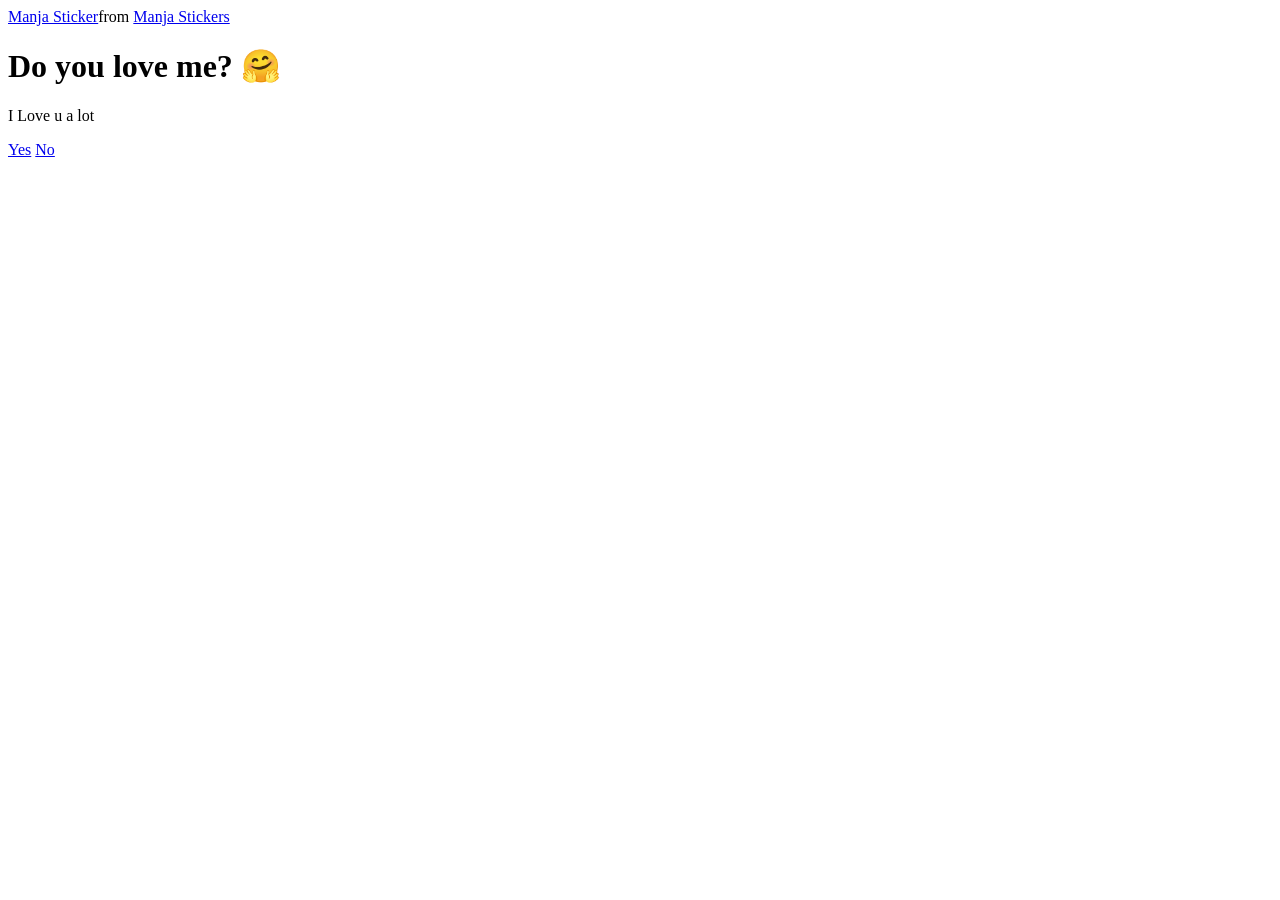
==== index.html @ e9058bfb "initial commit with vercel config" ====
<!DOCTYPE html>
<html lang="en">

<head>
  <meta charset="UTF-8" />
  <meta name="viewport" content="width=device-width, initial-scale=1.0" />
  <title>Proposed Her</title>

  <link rel="stylesheet" href="./style.css" />
</head>

<body>
  <div class="container">
    <div class="tenor-gif-embed" data-postid="22885016" data-share-method="host" data-aspect-ratio="1.04918"
      data-width="100%">
      <a href="https://tenor.com/view/manja-gif-22885016">Manja Sticker</a>from
      <a href="https://tenor.com/search/manja-stickers">Manja Stickers</a>
    </div>
    
    <script type="text/javascript" async src="https://tenor.com/embed.js"></script>
    <h1>Do you love me? 🤗</h1>
    <p>I Love u a lot </p>

    <div class="btn">
      <a href="yes.html">Yes</a>
      <a href="no1.html">No</a>
    </div>
  </div>
</body>

</html>
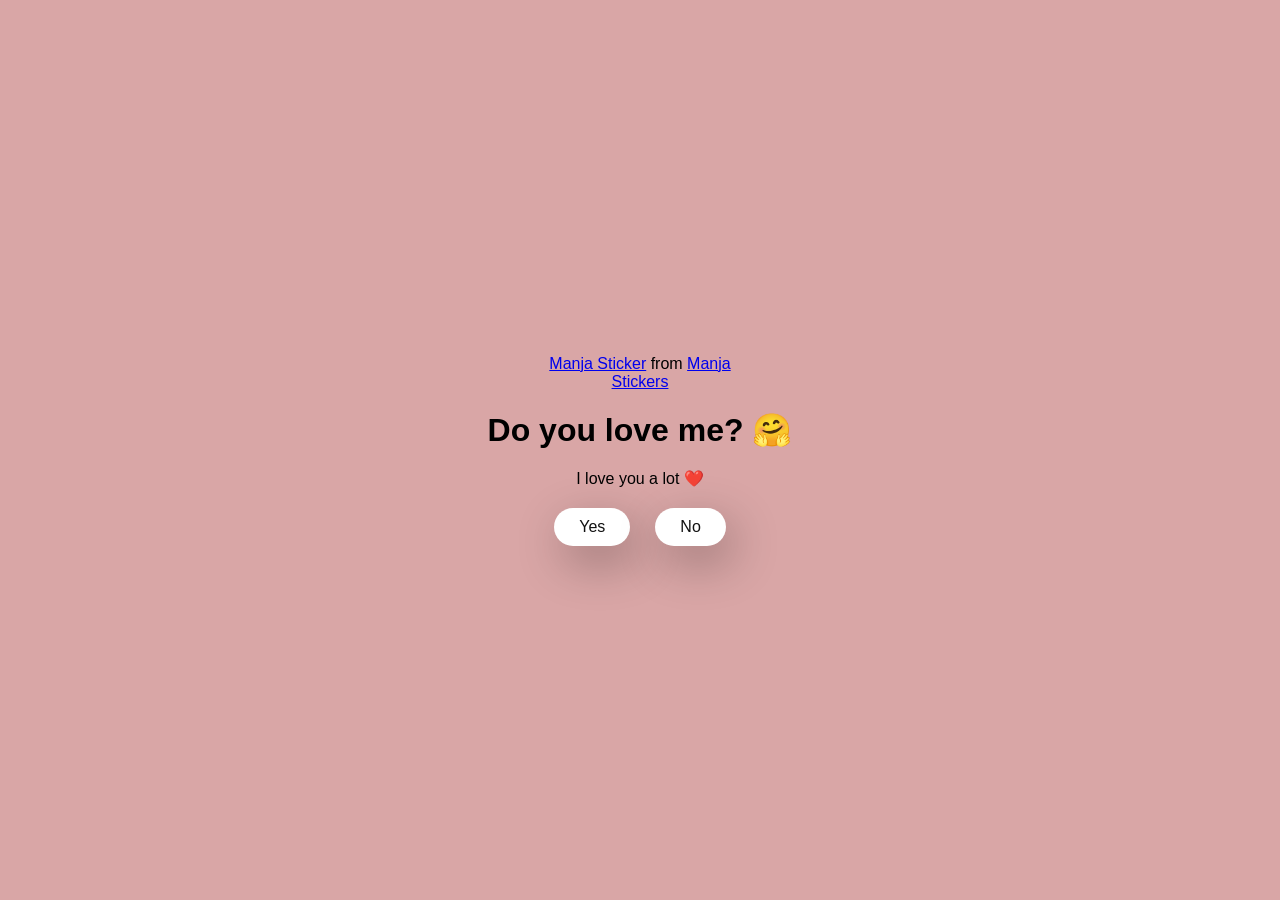
==== commit c8a171fe: "Fix paths, JS safety, and Vercel deployment issues" ====
--- a/index.html
+++ b/index.html
@@ -1,31 +1,40 @@
 <!DOCTYPE html>
 <html lang="en">
-
 <head>
   <meta charset="UTF-8" />
   <meta name="viewport" content="width=device-width, initial-scale=1.0" />
   <title>Proposed Her</title>
 
-  <link rel="stylesheet" href="./style.css" />
+  <!-- CSS -->
+  <link rel="stylesheet" href="style.css" />
 </head>
 
 <body>
   <div class="container">
-    <div class="tenor-gif-embed" data-postid="22885016" data-share-method="host" data-aspect-ratio="1.04918"
-      data-width="100%">
-      <a href="https://tenor.com/view/manja-gif-22885016">Manja Sticker</a>from
-      <a href="https://tenor.com/search/manja-stickers">Manja Stickers</a>
+    <div
+      class="tenor-gif-embed"
+      data-postid="22885016"
+      data-share-method="host"
+      data-aspect-ratio="1.04918"
+      data-width="100%"
+    >
+      <a href="https://tenor.com/view/manja-gif-22885016">Manja Sticker</a>
+      from <a href="https://tenor.com/search/manja-stickers">Manja Stickers</a>
     </div>
-    
-    <script type="text/javascript" async src="https://tenor.com/embed.js"></script>
+
     <h1>Do you love me? 🤗</h1>
-    <p>I Love u a lot </p>
+    <p>I love you a lot ❤️</p>
 
     <div class="btn">
       <a href="yes.html">Yes</a>
       <a href="no1.html">No</a>
     </div>
   </div>
+
+  <!-- Tenor script -->
+  <script async src="https://tenor.com/embed.js"></script>
+
+  <!-- Your JS (if you have one) -->
+  <script src="script.js"></script>
 </body>
-
-</html>+</html>
--- a/style.css
+++ b/style.css
@@ -0,0 +1,52 @@
+* {
+  margin: 0;
+  padding: 0;
+  box-sizing: border-box;
+  font-family: sans-serif;
+}
+
+body {
+  width: 100%;
+  min-height: 100vh;
+  display: flex;
+  justify-content: center;
+  align-items: center;
+  background-color: #d9a6a6;
+  overflow: hidden; /* prevents button from causing scroll */
+}
+
+.container {
+  display: flex;
+  flex-direction: column;
+  text-align: center;
+  align-items: center;
+  gap: 20px;
+  max-width: 500px;
+  margin: 20px;
+}
+
+.container .tenor-gif-embed {
+  max-width: 200px;
+}
+
+.container .btn {
+  display: flex;
+  gap: 25px;
+  position: relative; /* important for moving button */
+}
+
+.btn a {
+  text-decoration: none;
+  color: #111;
+  background: #fff;
+  padding: 10px 25px;
+  border-radius: 66px;
+  box-shadow: 0.5rem 1rem 3rem hsl(0, 0%, 0%, 0.3);
+  cursor: pointer;
+}
+
+/* 👿 Runaway button */
+#move-random {
+  position: absolute;
+  transition: top 0.25s ease, left 0.25s ease;
+}
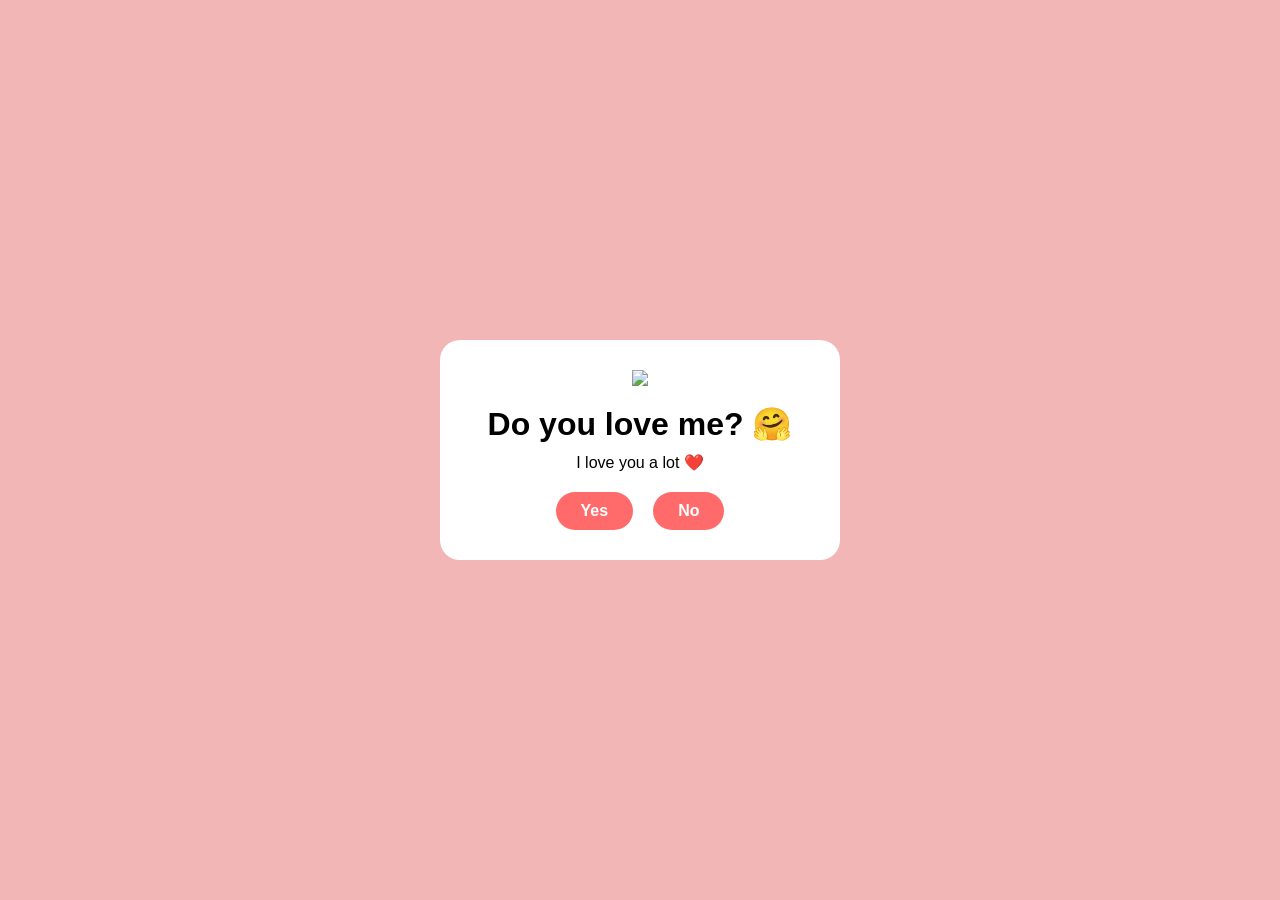
==== commit 72214aa1: "chatgpt changes" ====
--- a/index.html
+++ b/index.html
@@ -3,24 +3,13 @@
 <head>
   <meta charset="UTF-8" />
   <meta name="viewport" content="width=device-width, initial-scale=1.0" />
-  <title>Proposed Her</title>
-
-  <!-- CSS -->
+  <title>Do You Love Me</title>
   <link rel="stylesheet" href="style.css" />
 </head>
+<body>
 
-<body>
   <div class="container">
-    <div
-      class="tenor-gif-embed"
-      data-postid="22885016"
-      data-share-method="host"
-      data-aspect-ratio="1.04918"
-      data-width="100%"
-    >
-      <a href="https://tenor.com/view/manja-gif-22885016">Manja Sticker</a>
-      from <a href="https://tenor.com/search/manja-stickers">Manja Stickers</a>
-    </div>
+    <img src="https://media.tenor.com/Z8ezUHZzcLoAAAAi/love.gif" class="gif" />
 
     <h1>Do you love me? 🤗</h1>
     <p>I love you a lot ❤️</p>
@@ -31,10 +20,5 @@
     </div>
   </div>
 
-  <!-- Tenor script -->
-  <script async src="https://tenor.com/embed.js"></script>
-
-  <!-- Your JS (if you have one) -->
-  <script src="script.js"></script>
 </body>
 </html>
--- a/style.css
+++ b/style.css
@@ -7,46 +7,48 @@
 
 body {
   width: 100%;
-  min-height: 100vh;
+  height: 100vh;
+  background-color: #f3b6b6;
   display: flex;
   justify-content: center;
   align-items: center;
-  background-color: #d9a6a6;
-  overflow: hidden; /* prevents button from causing scroll */
 }
 
 .container {
-  display: flex;
-  flex-direction: column;
+  background: #fff;
+  padding: 30px;
+  border-radius: 20px;
   text-align: center;
-  align-items: center;
-  gap: 20px;
-  max-width: 500px;
-  margin: 20px;
+  width: 90%;
+  max-width: 400px;
 }
 
-.container .tenor-gif-embed {
-  max-width: 200px;
+.gif {
+  width: 180px;
+  height: auto;
+  margin-bottom: 15px;
 }
 
-.container .btn {
+h1 {
+  margin-bottom: 10px;
+}
+
+p {
+  margin-bottom: 20px;
+}
+
+.btn {
+  position: relative;
   display: flex;
-  gap: 25px;
-  position: relative; /* important for moving button */
+  justify-content: center;
+  gap: 20px;
 }
 
 .btn a {
   text-decoration: none;
-  color: #111;
-  background: #fff;
   padding: 10px 25px;
-  border-radius: 66px;
-  box-shadow: 0.5rem 1rem 3rem hsl(0, 0%, 0%, 0.3);
-  cursor: pointer;
+  background: #ff6b6b;
+  color: #fff;
+  border-radius: 25px;
+  font-weight: bold;
 }
-
-/* 👿 Runaway button */
-#move-random {
-  position: absolute;
-  transition: top 0.25s ease, left 0.25s ease;
-}
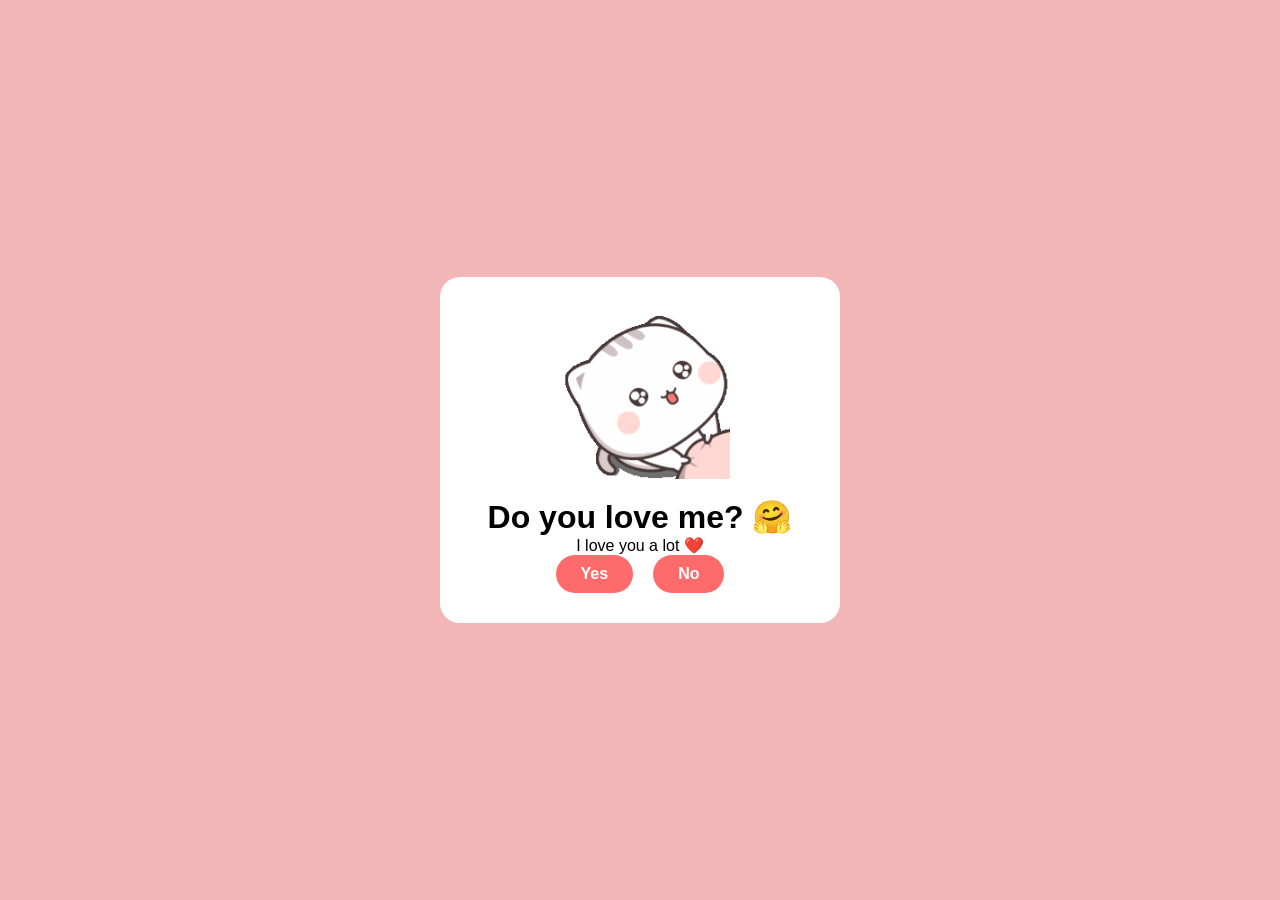
==== commit ed016e84: "Update HTML files, styles, and add GIFS directory" ====
--- a/index.html
+++ b/index.html
@@ -9,7 +9,7 @@
 <body>
 
   <div class="container">
-    <img src="https://media.tenor.com/Z8ezUHZzcLoAAAAi/love.gif" class="gif" />
+    <img src="GIFS/1.gif" class="gif" alt="love">
 
     <h1>Do you love me? 🤗</h1>
     <p>I love you a lot ❤️</p>
--- a/style.css
+++ b/style.css
@@ -25,16 +25,9 @@
 
 .gif {
   width: 180px;
+  max-width: 100%;
   height: auto;
   margin-bottom: 15px;
-}
-
-h1 {
-  margin-bottom: 10px;
-}
-
-p {
-  margin-bottom: 20px;
 }
 
 .btn {
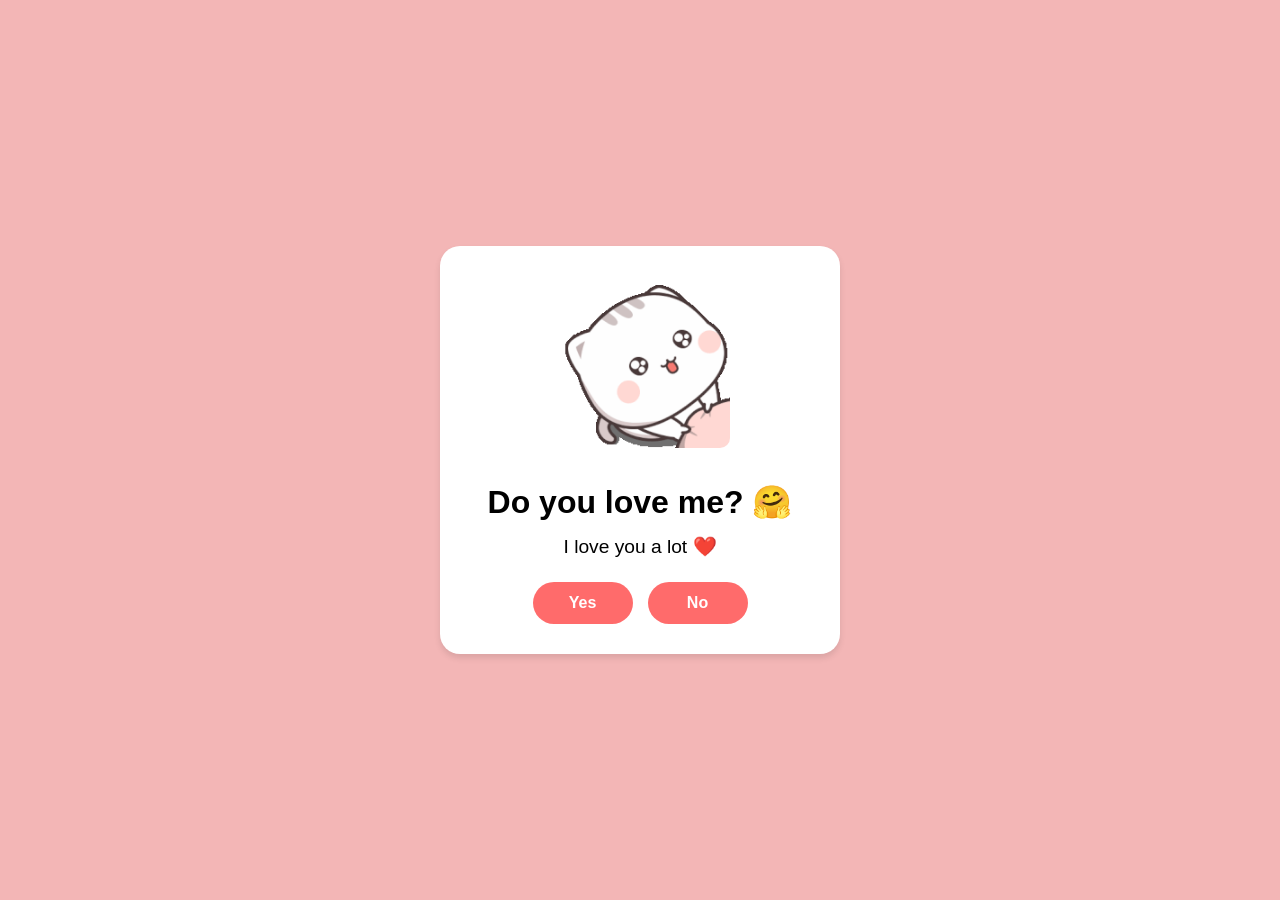
==== commit 1e58d867: "Optimize for mobile display: Add responsive design, touch support, and mobile-friendly meta tags" ====
--- a/index.html
+++ b/index.html
@@ -2,7 +2,11 @@
 <html lang="en">
 <head>
   <meta charset="UTF-8" />
-  <meta name="viewport" content="width=device-width, initial-scale=1.0" />
+  <meta name="viewport" content="width=device-width, initial-scale=1.0, maximum-scale=5.0, user-scalable=yes" />
+  <meta name="theme-color" content="#f3b6b6" />
+  <meta name="mobile-web-app-capable" content="yes" />
+  <meta name="apple-mobile-web-app-capable" content="yes" />
+  <meta name="apple-mobile-web-app-status-bar-style" content="default" />
   <title>Do You Love Me</title>
   <link rel="stylesheet" href="style.css" />
 </head>
--- a/style.css
+++ b/style.css
@@ -7,20 +7,34 @@
 
 body {
   width: 100%;
-  height: 100vh;
+  min-height: 100vh;
   background-color: #f3b6b6;
   display: flex;
   justify-content: center;
   align-items: center;
+  padding: 15px;
 }
 
 .container {
   background: #fff;
-  padding: 30px;
+  padding: 30px 20px;
   border-radius: 20px;
   text-align: center;
-  width: 90%;
+  width: 100%;
   max-width: 400px;
+  box-shadow: 0 4px 6px rgba(0, 0, 0, 0.1);
+}
+
+h1 {
+  font-size: clamp(1.5rem, 5vw, 2rem);
+  margin: 15px 0 10px;
+  line-height: 1.3;
+}
+
+p {
+  font-size: clamp(1rem, 3.5vw, 1.2rem);
+  margin-bottom: 20px;
+  line-height: 1.5;
 }
 
 .gif {
@@ -28,20 +42,133 @@
   max-width: 100%;
   height: auto;
   margin-bottom: 15px;
+  border-radius: 10px;
 }
 
 .btn {
   position: relative;
   display: flex;
   justify-content: center;
-  gap: 20px;
+  gap: 15px;
+  flex-wrap: wrap;
+  margin-top: 20px;
 }
 
 .btn a {
   text-decoration: none;
-  padding: 10px 25px;
+  padding: 12px 30px;
   background: #ff6b6b;
   color: #fff;
   border-radius: 25px;
   font-weight: bold;
+  font-size: clamp(0.9rem, 3vw, 1rem);
+  transition: all 0.3s ease;
+  min-width: 100px;
+  touch-action: manipulation;
+  -webkit-tap-highlight-color: transparent;
 }
+
+.btn a:hover,
+.btn a:active {
+  background: #ff5252;
+  transform: scale(1.05);
+}
+
+/* Mobile Optimization */
+@media screen and (max-width: 480px) {
+  body {
+    padding: 10px;
+  }
+  
+  .container {
+    padding: 25px 15px;
+    border-radius: 15px;
+  }
+  
+  .gif {
+    width: 150px;
+    margin-bottom: 12px;
+  }
+  
+  h1 {
+    font-size: 1.5rem;
+    margin: 12px 0 8px;
+  }
+  
+  p {
+    font-size: 1rem;
+    margin-bottom: 15px;
+  }
+  
+  .btn {
+    gap: 12px;
+    margin-top: 15px;
+  }
+  
+  .btn a {
+    padding: 10px 25px;
+    font-size: 0.95rem;
+    min-width: 90px;
+  }
+}
+
+/* Extra small devices */
+@media screen and (max-width: 375px) {
+  .container {
+    padding: 20px 12px;
+  }
+  
+  .gif {
+    width: 130px;
+  }
+  
+  h1 {
+    font-size: 1.3rem;
+  }
+  
+  p {
+    font-size: 0.95rem;
+  }
+  
+  .btn {
+    gap: 10px;
+  }
+  
+  .btn a {
+    padding: 10px 20px;
+    font-size: 0.9rem;
+    min-width: 80px;
+  }
+}
+
+/* Landscape orientation on mobile */
+@media screen and (max-height: 600px) and (orientation: landscape) {
+  body {
+    min-height: auto;
+    padding: 10px;
+  }
+  
+  .container {
+    padding: 15px;
+    max-width: 500px;
+  }
+  
+  .gif {
+    width: 100px;
+    margin-bottom: 8px;
+  }
+  
+  h1 {
+    font-size: 1.2rem;
+    margin: 8px 0;
+  }
+  
+  p {
+    font-size: 0.9rem;
+    margin-bottom: 10px;
+  }
+  
+  .btn {
+    margin-top: 10px;
+  }
+}
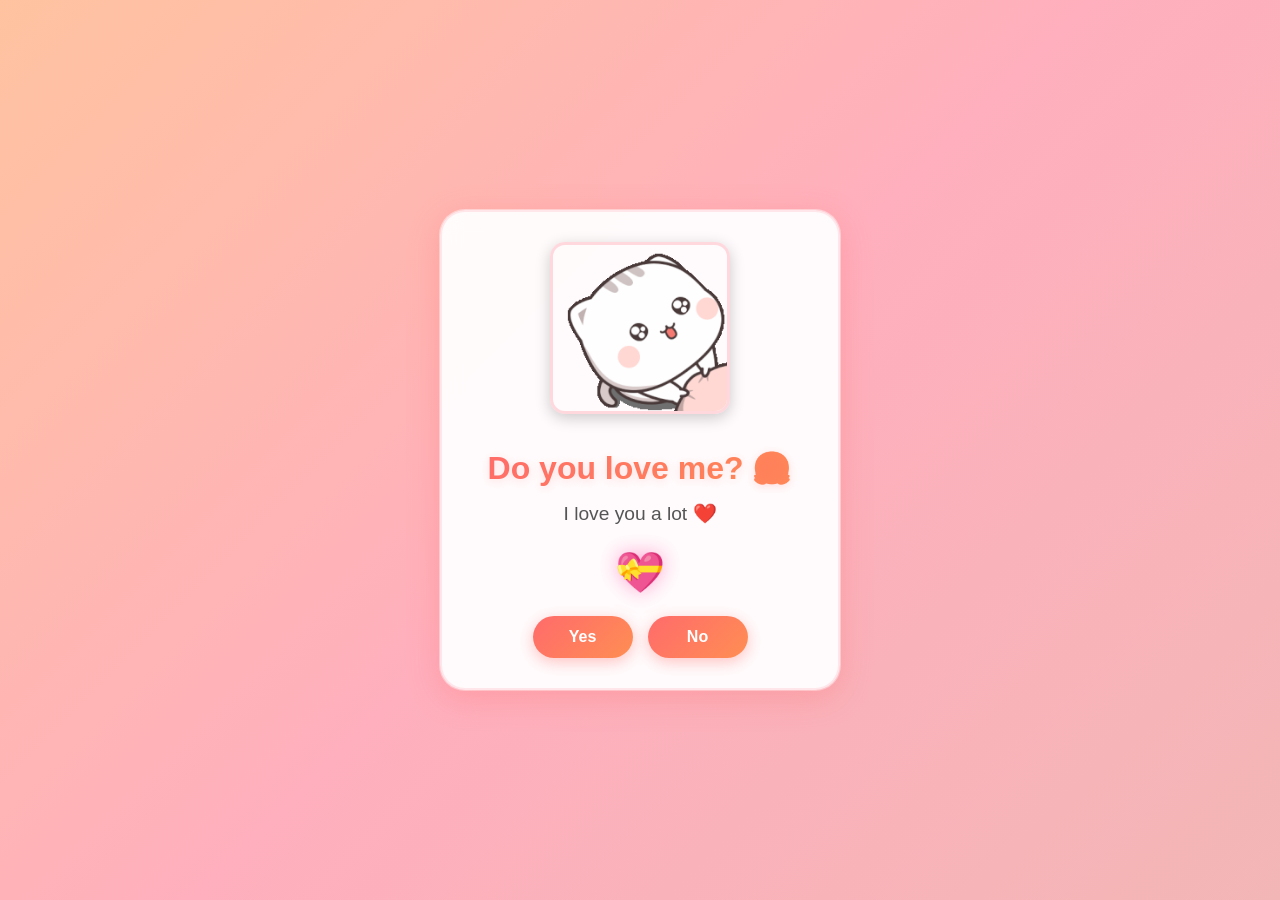
==== commit 43c4d68c: "Add beautiful Valentine's Day enhancements: heartbeat animations, romantic quotes, and enhanced visu" ====
--- a/index.html
+++ b/index.html
@@ -11,12 +11,43 @@
   <link rel="stylesheet" href="style.css" />
 </head>
 <body>
+  <!-- Falling Flowers -->
+  <div class="flowers-container">
+    <span class="flower">🌸</span>
+    <span class="flower">🌺</span>
+    <span class="flower">🌼</span>
+    <span class="flower">🌻</span>
+    <span class="flower">🌷</span>
+    <span class="flower">🌹</span>
+    <span class="flower">💐</span>
+    <span class="flower">🌸</span>
+    <span class="flower">🌺</span>
+    <span class="flower">🌼</span>
+    <span class="flower">🌻</span>
+    <span class="flower">🌷</span>
+    <span class="flower">💮</span>
+    <span class="flower">🏵️</span>
+    <span class="flower">🌸</span>
+  </div>
+  
+  <!-- Floating Hearts -->
+  <div class="hearts-container">
+    <span class="heart">💕</span>
+    <span class="heart">💖</span>
+    <span class="heart">💗</span>
+    <span class="heart">💝</span>
+    <span class="heart">💕</span>
+  </div>
 
   <div class="container">
     <img src="GIFS/1.gif" class="gif" alt="love">
 
     <h1>Do you love me? 🤗</h1>
     <p>I love you a lot ❤️</p>
+    
+    <div class="love-note">
+      <span class="heartbeat">💝</span>
+    </div>
 
     <div class="btn">
       <a href="yes.html">Yes</a>
@@ -24,5 +55,6 @@
     </div>
   </div>
 
+  <script src="script.js"></script>
 </body>
 </html>
--- a/style.css
+++ b/style.css
@@ -8,33 +8,214 @@
 body {
   width: 100%;
   min-height: 100vh;
-  background-color: #f3b6b6;
+  background: linear-gradient(135deg, #ffc3a0 0%, #ffafbd 50%, #f3b6b6 100%);
+  background-attachment: fixed;
   display: flex;
   justify-content: center;
   align-items: center;
   padding: 15px;
-}
+  overflow: hidden;
+  position: relative;
+}
+
+/* Falling Flowers Animation */
+.flowers-container {
+  position: fixed;
+  top: 0;
+  left: 0;
+  width: 100%;
+  height: 100%;
+  pointer-events: none;
+  z-index: 1;
+  overflow: hidden;
+}
+
+.flower {
+  position: absolute;
+  top: -50px;
+  font-size: 30px;
+  animation: fall linear infinite;
+  opacity: 0.8;
+}
+
+@keyframes fall {
+  to {
+    transform: translateY(100vh) rotate(360deg);
+  }
+}
+
+.flower:nth-child(1) { left: 5%; animation-duration: 8s; animation-delay: 0s; }
+.flower:nth-child(2) { left: 12%; animation-duration: 10s; animation-delay: 1s; }
+.flower:nth-child(3) { left: 20%; animation-duration: 7s; animation-delay: 2s; }
+.flower:nth-child(4) { left: 28%; animation-duration: 9s; animation-delay: 0.5s; }
+.flower:nth-child(5) { left: 35%; animation-duration: 11s; animation-delay: 1.5s; }
+.flower:nth-child(6) { left: 43%; animation-duration: 8.5s; animation-delay: 2.5s; }
+.flower:nth-child(7) { left: 50%; animation-duration: 9.5s; animation-delay: 0.8s; }
+.flower:nth-child(8) { left: 58%; animation-duration: 7.5s; animation-delay: 1.8s; }
+.flower:nth-child(9) { left: 65%; animation-duration: 10.5s; animation-delay: 0.3s; }
+.flower:nth-child(10) { left: 72%; animation-duration: 8.8s; animation-delay: 2.2s; }
+.flower:nth-child(11) { left: 78%; animation-duration: 9.2s; animation-delay: 1.2s; }
+.flower:nth-child(12) { left: 85%; animation-duration: 7.8s; animation-delay: 0.6s; }
+.flower:nth-child(13) { left: 90%; animation-duration: 10.2s; animation-delay: 1.7s; }
+.flower:nth-child(14) { left: 95%; animation-duration: 8.3s; animation-delay: 2.8s; }
+.flower:nth-child(15) { left: 15%; animation-duration: 9.7s; animation-delay: 0.4s; }
+
+/* Floating Hearts */
+.hearts-container {
+  position: fixed;
+  bottom: 0;
+  left: 0;
+  width: 100%;
+  height: 100%;
+  pointer-events: none;
+  z-index: 1;
+  overflow: hidden;
+}
+
+.heart {
+  position: absolute;
+  bottom: -50px;
+  font-size: 25px;
+  animation: float-up 12s ease-in infinite;
+  opacity: 0.7;
+}
+
+@keyframes float-up {
+  0% {
+    transform: translateY(0) rotate(0deg);
+    opacity: 0;
+  }
+  10% {
+    opacity: 0.7;
+  }
+  90% {
+    opacity: 0.7;
+  }
+  100% {
+    transform: translateY(-100vh) rotate(180deg);
+    opacity: 0;
+  }
+}
+
+.heart:nth-child(1) { left: 15%; animation-delay: 0s; animation-duration: 10s; }
+.heart:nth-child(2) { left: 35%; animation-delay: 2s; animation-duration: 12s; }
+.heart:nth-child(3) { left: 55%; animation-delay: 4s; animation-duration: 11s; }
+.heart:nth-child(4) { left: 75%; animation-delay: 1s; animation-duration: 13s; }
+.heart:nth-child(5) { left: 88%; animation-delay: 3s; animation-duration: 10.5s; }
+
+/* Sparkles for Yes Page */
+.sparkles-container {
+  position: fixed;
+  top: 0;
+  left: 0;
+  width: 100%;
+  height: 100%;
+  pointer-events: none;
+  z-index: 2;
+  overflow: hidden;
+}
+
+.sparkle {
+  position: absolute;
+  font-size: 35px;
+  animation: sparkle-twinkle 2s ease-in-out infinite;
+}
+
+@keyframes sparkle-twinkle {
+  0%, 100% { opacity: 0; transform: scale(0.5) rotate(0deg); }
+  50% { opacity: 1; transform: scale(1.2) rotate(180deg); }
+}
+
+.sparkle:nth-child(1) { top: 15%; left: 10%; animation-delay: 0s; }
+.sparkle:nth-child(2) { top: 25%; right: 15%; animation-delay: 0.5s; }
+.sparkle:nth-child(3) { bottom: 30%; left: 20%; animation-delay: 1s; }
+.sparkle:nth-child(4) { top: 60%; right: 25%; animation-delay: 0.3s; }
+.sparkle:nth-child(5) { bottom: 20%; right: 10%; animation-delay: 0.7s; }
+.sparkle:nth-child(6) { top: 40%; left: 15%; animation-delay: 1.2s; }
+
+/* More flowers for celebration */
+.flowers-container.celebrate .flower:nth-child(n+16) {
+  animation-duration: 6s;
+  font-size: 35px;
+}
+.celebrate .flower:nth-child(16) { left: 8%; animation-delay: 0.2s; }
+.celebrate .flower:nth-child(17) { left: 45%; animation-delay: 1.3s; }
+.celebrate .flower:nth-child(18) { left: 68%; animation-delay: 0.9s; }
+.celebrate .flower:nth-child(19) { left: 82%; animation-delay: 1.6s; }
+.celebrate .flower:nth-child(20) { left: 25%; animation-delay: 2.1s; }
+
+/* More hearts for celebration */
+.hearts-container.celebrate .heart:nth-child(n+6) {
+  animation-duration: 9s;
+  font-size: 30px;
+}
+.celebrate .heart:nth-child(6) { left: 25%; animation-delay: 1.5s; }
+.celebrate .heart:nth-child(7) { left: 60%; animation-delay: 2.5s; }
+.celebrate .heart:nth-child(8) { left: 45%; animation-delay: 0.8s; }
 
 .container {
-  background: #fff;
+  background: rgba(255, 255, 255, 0.95);
+  backdrop-filter: blur(10px);
   padding: 30px 20px;
-  border-radius: 20px;
+  border-radius: 25px;
   text-align: center;
   width: 100%;
   max-width: 400px;
-  box-shadow: 0 4px 6px rgba(0, 0, 0, 0.1);
+  box-shadow: 0 8px 32px rgba(255, 107, 107, 0.3), 0 0 0 1px rgba(255, 255, 255, 0.5);
+  position: relative;
+  z-index: 10;
+  animation: slide-up 0.6s ease-out;
+  border: 2px solid rgba(255, 182, 193, 0.3);
+}
+
+@keyframes slide-up {
+  from {
+    opacity: 0;
+    transform: translateY(30px);
+  }
+  to {
+    opacity: 1;
+    transform: translateY(0);
+  }
+}
+
+.container.celebrate-box {
+  background: linear-gradient(135deg, rgba(255, 240, 245, 0.98) 0%, rgba(255, 255, 255, 0.98) 100%);
+  box-shadow: 0 8px 40px rgba(255, 107, 107, 0.5), 0 0 60px rgba(255, 182, 193, 0.3);
+  animation: celebrate-pulse 2s ease-in-out infinite, slide-up 0.6s ease-out;
+  border: 3px solid rgba(255, 105, 180, 0.4);
+}
+
+@keyframes celebrate-pulse {
+  0%, 100% { transform: scale(1); }
+  50% { transform: scale(1.02); }
 }
 
 h1 {
   font-size: clamp(1.5rem, 5vw, 2rem);
   margin: 15px 0 10px;
   line-height: 1.3;
+  background: linear-gradient(135deg, #ff6b6b, #ff8e53, #ff6b6b);
+  background-size: 200% 200%;
+  -webkit-background-clip: text;
+  -webkit-text-fill-color: transparent;
+  background-clip: text;
+  animation: gradient-shift 3s ease infinite;
+  font-weight: 800;
+  text-shadow: 0 2px 10px rgba(255, 107, 107, 0.2);
+}
+
+@keyframes gradient-shift {
+  0%, 100% { background-position: 0% 50%; }
+  50% { background-position: 100% 50%; }
 }
 
 p {
   font-size: clamp(1rem, 3.5vw, 1.2rem);
   margin-bottom: 20px;
   line-height: 1.5;
+  color: #555;
+  font-weight: 500;
 }
 
 .gif {
@@ -42,7 +223,14 @@
   max-width: 100%;
   height: auto;
   margin-bottom: 15px;
-  border-radius: 10px;
+  border-radius: 15px;
+  box-shadow: 0 4px 15px rgba(0, 0, 0, 0.2);
+  transition: transform 0.3s ease;
+  border: 3px solid rgba(255, 182, 193, 0.5);
+}
+
+.gif:hover {
+  transform: scale(1.05) rotate(2deg);
 }
 
 .btn {
@@ -57,21 +245,105 @@
 .btn a {
   text-decoration: none;
   padding: 12px 30px;
-  background: #ff6b6b;
+  background: linear-gradient(135deg, #ff6b6b, #ff8e53);
   color: #fff;
-  border-radius: 25px;
+  border-radius: 30px;
   font-weight: bold;
   font-size: clamp(0.9rem, 3vw, 1rem);
   transition: all 0.3s ease;
   min-width: 100px;
   touch-action: manipulation;
   -webkit-tap-highlight-color: transparent;
+  box-shadow: 0 4px 15px rgba(255, 107, 107, 0.4);
+  position: relative;
+  overflow: hidden;
+}
+
+.btn a::before {
+  content: '';
+  position: absolute;
+  top: 0;
+  left: -100%;
+  width: 100%;
+  height: 100%;
+  background: linear-gradient(90deg, transparent, rgba(255, 255, 255, 0.3), transparent);
+  transition: left 0.5s ease;
+}
+
+.btn a:hover::before {
+  left: 100%;
 }
 
 .btn a:hover,
 .btn a:active {
-  background: #ff5252;
-  transform: scale(1.05);
+  background: linear-gradient(135deg, #ff5252, #ff7043);
+  transform: translateY(-3px) scale(1.05);
+  box-shadow: 0 6px 20px rgba(255, 107, 107, 0.6);
+}
+
+.btn a:active {
+  transform: translateY(-1px) scale(1.02);
+}
+
+/* Love Message Styling */
+.love-message {
+  margin-top: 25px;
+  padding: 20px;
+  background: linear-gradient(135deg, rgba(255, 182, 193, 0.2), rgba(255, 240, 245, 0.3));
+  border-radius: 15px;
+  border: 2px dashed rgba(255, 105, 180, 0.3);
+  animation: message-glow 3s ease-in-out infinite;
+}
+
+@keyframes message-glow {
+  0%, 100% { 
+    box-shadow: 0 0 10px rgba(255, 105, 180, 0.2);
+  }
+  50% { 
+    box-shadow: 0 0 20px rgba(255, 105, 180, 0.4), 0 0 30px rgba(255, 182, 193, 0.3);
+  }
+}
+
+.quote {
+  font-size: clamp(0.95rem, 3vw, 1.1rem);
+  font-style: italic;
+  color: #d63384;
+  margin-bottom: 10px;
+  line-height: 1.6;
+  font-weight: 600;
+}
+
+.signed {
+  font-size: clamp(0.85rem, 2.5vw, 1rem);
+  color: #ff6b6b;
+  font-weight: 700;
+  margin-top: 8px;
+  text-align: right;
+}
+
+/* Love Note with Heartbeat */
+.love-note {
+  margin: 15px 0;
+  text-align: center;
+}
+
+.heartbeat {
+  display: inline-block;
+  font-size: 40px;
+  animation: heartbeat 1.5s ease-in-out infinite;
+  filter: drop-shadow(0 0 10px rgba(255, 105, 180, 0.6));
+}
+
+@keyframes heartbeat {
+  0%, 100% { 
+    transform: scale(1);
+  }
+  10%, 30% { 
+    transform: scale(1.2);
+  }
+  20%, 40% { 
+    transform: scale(1.1);
+  }
 }
 
 /* Mobile Optimization */
@@ -80,6 +352,23 @@
     padding: 10px;
   }
   
+  /* Reduce flowers on mobile for performance */
+  .flower {
+    font-size: 25px;
+  }
+  
+  .flower:nth-child(n+11) {
+    display: none;
+  }
+  
+  .heart {
+    font-size: 20px;
+  }
+  
+  .sparkle {
+    font-size: 28px;
+  }
+  
   .container {
     padding: 25px 15px;
     border-radius: 15px;
@@ -98,6 +387,27 @@
   p {
     font-size: 1rem;
     margin-bottom: 15px;
+  }
+  
+  .love-note {
+    margin: 10px 0;
+  }
+  
+  .heartbeat {
+    font-size: 35px;
+  }
+  
+  .love-message {
+    margin-top: 20px;
+    padding: 15px;
+  }
+  
+  .quote {
+    font-size: 0.95rem;
+  }
+  
+  .signed {
+    font-size: 0.85rem;
   }
   
   .btn {
@@ -114,6 +424,14 @@
 
 /* Extra small devices */
 @media screen and (max-width: 375px) {
+  .flower {
+    font-size: 22px;
+  }
+  
+  .heart {
+    font-size: 18px;
+  }
+  
   .container {
     padding: 20px 12px;
   }
@@ -128,6 +446,22 @@
   
   p {
     font-size: 0.95rem;
+  }
+  
+  .heartbeat {
+    font-size: 30px;
+  }
+  
+  .love-message {
+    padding: 12px;
+  }
+  
+  .quote {
+    font-size: 0.9rem;
+  }
+  
+  .signed {
+    font-size: 0.8rem;
   }
   
   .btn {
@@ -148,6 +482,18 @@
     padding: 10px;
   }
   
+  .flower {
+    font-size: 20px;
+  }
+  
+  .heart {
+    font-size: 18px;
+  }
+  
+  .sparkle {
+    font-size: 25px;
+  }
+  
   .container {
     padding: 15px;
     max-width: 500px;
@@ -168,6 +514,27 @@
     margin-bottom: 10px;
   }
   
+  .love-note {
+    margin: 8px 0;
+  }
+  
+  .heartbeat {
+    font-size: 28px;
+  }
+  
+  .love-message {
+    margin-top: 12px;
+    padding: 10px;
+  }
+  
+  .quote {
+    font-size: 0.85rem;
+  }
+  
+  .signed {
+    font-size: 0.75rem;
+  }
+  
   .btn {
     margin-top: 10px;
   }
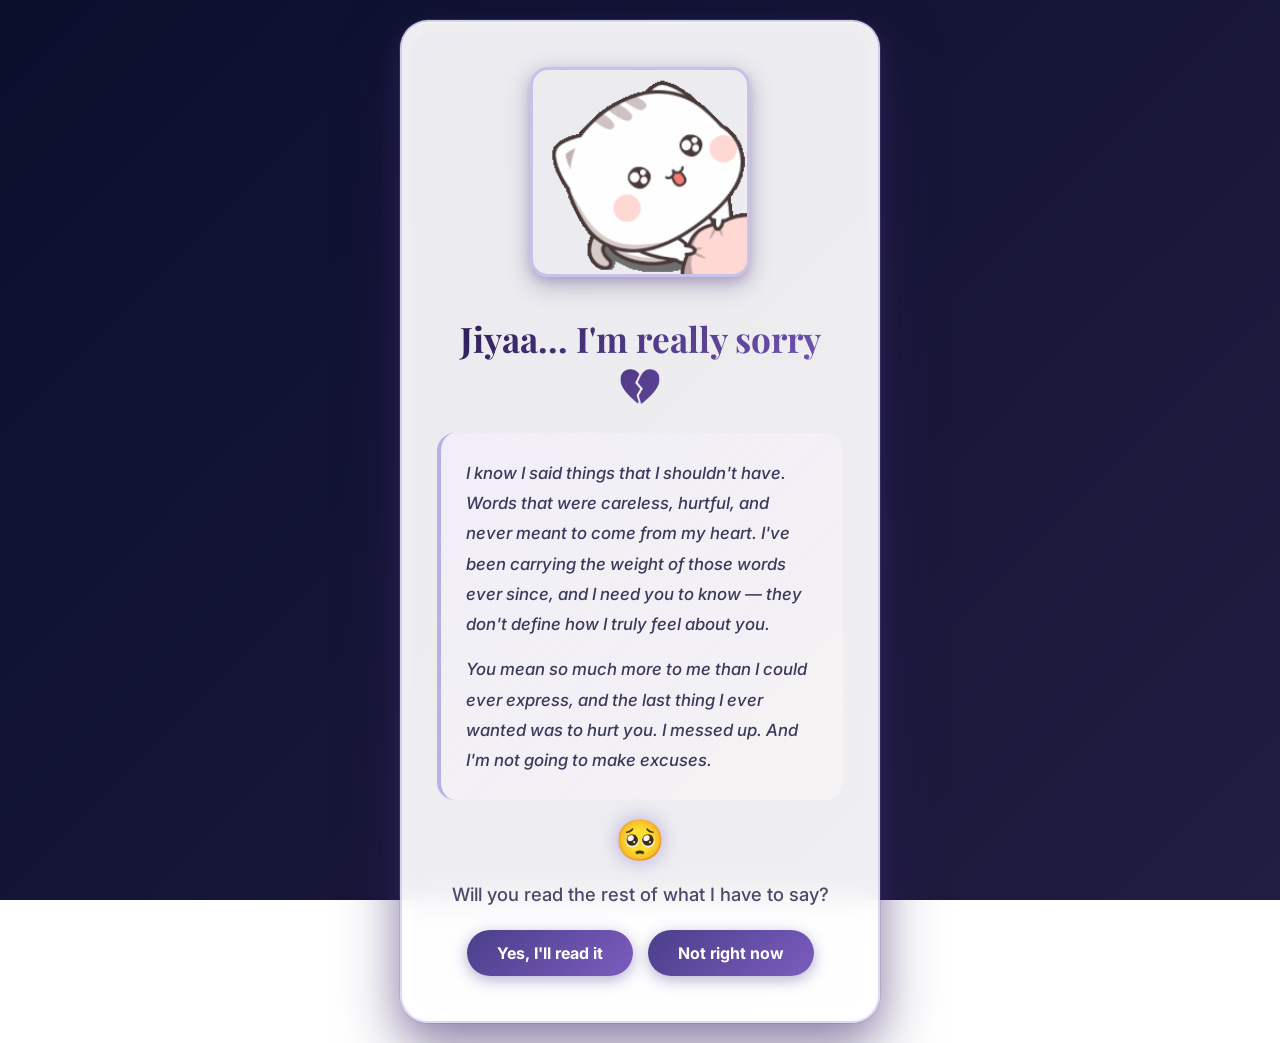
==== commit 40df3794: "Transform into heartfelt apology letter for Jiyaa - complete redesign" ====
--- a/index.html
+++ b/index.html
@@ -3,55 +3,66 @@
 <head>
   <meta charset="UTF-8" />
   <meta name="viewport" content="width=device-width, initial-scale=1.0, maximum-scale=5.0, user-scalable=yes" />
-  <meta name="theme-color" content="#f3b6b6" />
+  <meta name="theme-color" content="#2d2b55" />
+  <meta name="description" content="A heartfelt apology from Amit to Jiyaa" />
   <meta name="mobile-web-app-capable" content="yes" />
   <meta name="apple-mobile-web-app-capable" content="yes" />
   <meta name="apple-mobile-web-app-status-bar-style" content="default" />
-  <title>Do You Love Me</title>
+  <title>I'm Sorry, Jiyaa 💔</title>
   <link rel="stylesheet" href="style.css" />
 </head>
 <body>
-  <!-- Falling Flowers -->
-  <div class="flowers-container">
-    <span class="flower">🌸</span>
-    <span class="flower">🌺</span>
-    <span class="flower">🌼</span>
-    <span class="flower">🌻</span>
-    <span class="flower">🌷</span>
-    <span class="flower">🌹</span>
-    <span class="flower">💐</span>
-    <span class="flower">🌸</span>
-    <span class="flower">🌺</span>
-    <span class="flower">🌼</span>
-    <span class="flower">🌻</span>
-    <span class="flower">🌷</span>
-    <span class="flower">💮</span>
-    <span class="flower">🏵️</span>
-    <span class="flower">🌸</span>
+  <!-- Falling Raindrops -->
+  <div class="raindrops-container">
+    <span class="raindrop">💧</span>
+    <span class="raindrop">💧</span>
+    <span class="raindrop">💧</span>
+    <span class="raindrop">💧</span>
+    <span class="raindrop">💧</span>
+    <span class="raindrop">💧</span>
+    <span class="raindrop">💧</span>
+    <span class="raindrop">💧</span>
+    <span class="raindrop">💧</span>
+    <span class="raindrop">💧</span>
+    <span class="raindrop">💧</span>
+    <span class="raindrop">💧</span>
+    <span class="raindrop">💧</span>
+    <span class="raindrop">💧</span>
+    <span class="raindrop">💧</span>
   </div>
   
-  <!-- Floating Hearts -->
-  <div class="hearts-container">
-    <span class="heart">💕</span>
-    <span class="heart">💖</span>
-    <span class="heart">💗</span>
-    <span class="heart">💝</span>
-    <span class="heart">💕</span>
+  <!-- Soft Glowing Lights -->
+  <div class="softglow-container">
+    <span class="softglow">🕯️</span>
+    <span class="softglow">✨</span>
+    <span class="softglow">🕯️</span>
+    <span class="softglow">✨</span>
+    <span class="softglow">🕯️</span>
   </div>
 
   <div class="container">
-    <img src="GIFS/1.gif" class="gif" alt="love">
+    <img src="GIFS/1.gif" class="gif" alt="sorry">
 
-    <h1>Do you love me? 🤗</h1>
-    <p>I love you a lot ❤️</p>
+    <h1>Jiyaa... I'm really sorry 💔</h1>
+    
+    <div class="apology-letter">
+      <p class="letter-text fade-in-up">
+        I know I said things that I shouldn't have. Words that were careless, hurtful, and never meant to come from my heart. I've been carrying the weight of those words ever since, and I need you to know — they don't define how I truly feel about you.
+      </p>
+      <p class="letter-text fade-in-up">
+        You mean so much more to me than I could ever express, and the last thing I ever wanted was to hurt you. I messed up. And I'm not going to make excuses.
+      </p>
+    </div>
     
     <div class="love-note">
-      <span class="heartbeat">💝</span>
+      <span class="heartbeat">🥺</span>
     </div>
 
+    <p>Will you read the rest of what I have to say?</p>
+
     <div class="btn">
-      <a href="yes.html">Yes</a>
-      <a href="no1.html">No</a>
+      <a href="apology.html" id="read-more-btn">Yes, I'll read it</a>
+      <a href="no1.html">Not right now</a>
     </div>
   </div>
 
--- a/style.css
+++ b/style.css
@@ -1,25 +1,55 @@
+@import url('https://fonts.googleapis.com/css2?family=Inter:wght@400;500;600;700&family=Playfair+Display:ital,wght@0,600;0,700;1,600;1,700&display=swap');
+
+/* ==========================================================================
+   Base & Resets
+   ========================================================================== */
 * {
   margin: 0;
   padding: 0;
   box-sizing: border-box;
-  font-family: sans-serif;
 }
 
 body {
+  font-family: 'Inter', sans-serif;
   width: 100%;
   min-height: 100vh;
-  background: linear-gradient(135deg, #ffc3a0 0%, #ffafbd 50%, #f3b6b6 100%);
+  background: linear-gradient(135deg, #0a0f2c 0%, #1f1b40 30%, #362f59 60%, #56497a 100%);
   background-attachment: fixed;
+  background-size: 300% 300%;
+  color: #4a4a6a;
   display: flex;
   justify-content: center;
   align-items: center;
-  padding: 15px;
-  overflow: hidden;
+  padding: 20px;
+  overflow-x: hidden;
+  overflow-y: auto;
   position: relative;
-}
-
-/* Falling Flowers Animation */
-.flowers-container {
+  animation: bg-shift 20s ease infinite;
+}
+
+body.yes-page {
+  background: linear-gradient(135deg, #1a1040 0%, #2d1b69 30%, #4a2c82 60%, #6b3fa0 100%);
+}
+
+/* Page transition */
+body.page-enter {
+  animation: pageSlideIn 0.7s ease-out;
+}
+
+@keyframes pageSlideIn {
+  from { opacity: 0; filter: blur(8px); }
+  to { opacity: 1; filter: blur(0); }
+}
+
+@keyframes bg-shift {
+  0%, 100% { background-position: 0% 50%; }
+  50% { background-position: 100% 50%; }
+}
+
+/* ==========================================================================
+   Falling Raindrops
+   ========================================================================== */
+.raindrops-container {
   position: fixed;
   top: 0;
   left: 0;
@@ -30,38 +60,49 @@
   overflow: hidden;
 }
 
-.flower {
+.raindrop {
   position: absolute;
   top: -50px;
-  font-size: 30px;
-  animation: fall linear infinite;
+  font-size: 18px;
+  animation: rainFall linear infinite;
+  opacity: 0.5;
+  filter: grayscale(0.3);
+}
+
+@keyframes rainFall {
+  0% { opacity: 0; transform: translateY(0); }
+  10% { opacity: 0.5; }
+  90% { opacity: 0.5; }
+  100% { opacity: 0; transform: translateY(100vh); }
+}
+
+.raindrop:nth-child(1)  { left: 5%;  animation-duration: 4s;   animation-delay: 0s; }
+.raindrop:nth-child(2)  { left: 12%; animation-duration: 5.5s; animation-delay: 1s; }
+.raindrop:nth-child(3)  { left: 20%; animation-duration: 3.8s; animation-delay: 2s; }
+.raindrop:nth-child(4)  { left: 28%; animation-duration: 5s;   animation-delay: 0.5s; }
+.raindrop:nth-child(5)  { left: 35%; animation-duration: 6s;   animation-delay: 1.5s; }
+.raindrop:nth-child(6)  { left: 43%; animation-duration: 4.5s; animation-delay: 2.5s; }
+.raindrop:nth-child(7)  { left: 50%; animation-duration: 5.2s; animation-delay: 0.8s; }
+.raindrop:nth-child(8)  { left: 58%; animation-duration: 4.2s; animation-delay: 1.8s; }
+.raindrop:nth-child(9)  { left: 65%; animation-duration: 5.8s; animation-delay: 0.3s; }
+.raindrop:nth-child(10) { left: 72%; animation-duration: 4.8s; animation-delay: 2.2s; }
+.raindrop:nth-child(11) { left: 78%; animation-duration: 5.1s; animation-delay: 1.2s; }
+.raindrop:nth-child(12) { left: 85%; animation-duration: 4.3s; animation-delay: 0.6s; }
+.raindrop:nth-child(13) { left: 90%; animation-duration: 5.5s; animation-delay: 1.7s; }
+.raindrop:nth-child(14) { left: 95%; animation-duration: 4.6s; animation-delay: 2.8s; }
+.raindrop:nth-child(15) { left: 15%; animation-duration: 5.3s; animation-delay: 0.4s; }
+
+/* Celebrate mode — change to flowers */
+.raindrops-container.celebrate .raindrop {
+  filter: none;
   opacity: 0.8;
-}
-
-@keyframes fall {
-  to {
-    transform: translateY(100vh) rotate(360deg);
-  }
-}
-
-.flower:nth-child(1) { left: 5%; animation-duration: 8s; animation-delay: 0s; }
-.flower:nth-child(2) { left: 12%; animation-duration: 10s; animation-delay: 1s; }
-.flower:nth-child(3) { left: 20%; animation-duration: 7s; animation-delay: 2s; }
-.flower:nth-child(4) { left: 28%; animation-duration: 9s; animation-delay: 0.5s; }
-.flower:nth-child(5) { left: 35%; animation-duration: 11s; animation-delay: 1.5s; }
-.flower:nth-child(6) { left: 43%; animation-duration: 8.5s; animation-delay: 2.5s; }
-.flower:nth-child(7) { left: 50%; animation-duration: 9.5s; animation-delay: 0.8s; }
-.flower:nth-child(8) { left: 58%; animation-duration: 7.5s; animation-delay: 1.8s; }
-.flower:nth-child(9) { left: 65%; animation-duration: 10.5s; animation-delay: 0.3s; }
-.flower:nth-child(10) { left: 72%; animation-duration: 8.8s; animation-delay: 2.2s; }
-.flower:nth-child(11) { left: 78%; animation-duration: 9.2s; animation-delay: 1.2s; }
-.flower:nth-child(12) { left: 85%; animation-duration: 7.8s; animation-delay: 0.6s; }
-.flower:nth-child(13) { left: 90%; animation-duration: 10.2s; animation-delay: 1.7s; }
-.flower:nth-child(14) { left: 95%; animation-duration: 8.3s; animation-delay: 2.8s; }
-.flower:nth-child(15) { left: 15%; animation-duration: 9.7s; animation-delay: 0.4s; }
-
-/* Floating Hearts */
-.hearts-container {
+  font-size: 28px;
+}
+
+/* ==========================================================================
+   Soft Glowing Lights (Fireflies)
+   ========================================================================== */
+.softglow-container {
   position: fixed;
   bottom: 0;
   left: 0;
@@ -72,38 +113,39 @@
   overflow: hidden;
 }
 
-.heart {
+.softglow {
   position: absolute;
   bottom: -50px;
+  font-size: 20px;
+  animation: floatUp 12s ease-in infinite;
+  opacity: 0.5;
+}
+
+@keyframes floatUp {
+  0% { transform: translateY(0) rotate(0deg); opacity: 0; }
+  10% { opacity: 0.5; }
+  90% { opacity: 0.5; }
+  100% { transform: translateY(-100vh) rotate(180deg); opacity: 0; }
+}
+
+.softglow:nth-child(1) { left: 15%; animation-delay: 0s;  animation-duration: 10s; }
+.softglow:nth-child(2) { left: 35%; animation-delay: 2s;  animation-duration: 12s; }
+.softglow:nth-child(3) { left: 55%; animation-delay: 4s;  animation-duration: 11s; }
+.softglow:nth-child(4) { left: 75%; animation-delay: 1s;  animation-duration: 13s; }
+.softglow:nth-child(5) { left: 88%; animation-delay: 3s;  animation-duration: 10.5s; }
+.softglow:nth-child(6) { left: 25%; animation-delay: 1.5s; animation-duration: 9s; }
+.softglow:nth-child(7) { left: 60%; animation-delay: 2.5s; animation-duration: 11.5s; }
+.softglow:nth-child(8) { left: 45%; animation-delay: 0.8s; animation-duration: 10s; }
+
+/* Celebrate mode */
+.softglow-container.celebrate .softglow {
   font-size: 25px;
-  animation: float-up 12s ease-in infinite;
   opacity: 0.7;
 }
 
-@keyframes float-up {
-  0% {
-    transform: translateY(0) rotate(0deg);
-    opacity: 0;
-  }
-  10% {
-    opacity: 0.7;
-  }
-  90% {
-    opacity: 0.7;
-  }
-  100% {
-    transform: translateY(-100vh) rotate(180deg);
-    opacity: 0;
-  }
-}
-
-.heart:nth-child(1) { left: 15%; animation-delay: 0s; animation-duration: 10s; }
-.heart:nth-child(2) { left: 35%; animation-delay: 2s; animation-duration: 12s; }
-.heart:nth-child(3) { left: 55%; animation-delay: 4s; animation-duration: 11s; }
-.heart:nth-child(4) { left: 75%; animation-delay: 1s; animation-duration: 13s; }
-.heart:nth-child(5) { left: 88%; animation-delay: 3s; animation-duration: 10.5s; }
-
-/* Sparkles for Yes Page */
+/* ==========================================================================
+   Sparkles (Forgiveness / Yes Page)
+   ========================================================================== */
 .sparkles-container {
   position: fixed;
   top: 0;
@@ -126,64 +168,96 @@
   50% { opacity: 1; transform: scale(1.2) rotate(180deg); }
 }
 
-.sparkle:nth-child(1) { top: 15%; left: 10%; animation-delay: 0s; }
+.sparkle:nth-child(1) { top: 15%; left: 10%;  animation-delay: 0s; }
 .sparkle:nth-child(2) { top: 25%; right: 15%; animation-delay: 0.5s; }
 .sparkle:nth-child(3) { bottom: 30%; left: 20%; animation-delay: 1s; }
 .sparkle:nth-child(4) { top: 60%; right: 25%; animation-delay: 0.3s; }
 .sparkle:nth-child(5) { bottom: 20%; right: 10%; animation-delay: 0.7s; }
 .sparkle:nth-child(6) { top: 40%; left: 15%; animation-delay: 1.2s; }
 
-/* More flowers for celebration */
-.flowers-container.celebrate .flower:nth-child(n+16) {
-  animation-duration: 6s;
-  font-size: 35px;
-}
-.celebrate .flower:nth-child(16) { left: 8%; animation-delay: 0.2s; }
-.celebrate .flower:nth-child(17) { left: 45%; animation-delay: 1.3s; }
-.celebrate .flower:nth-child(18) { left: 68%; animation-delay: 0.9s; }
-.celebrate .flower:nth-child(19) { left: 82%; animation-delay: 1.6s; }
-.celebrate .flower:nth-child(20) { left: 25%; animation-delay: 2.1s; }
-
-/* More hearts for celebration */
-.hearts-container.celebrate .heart:nth-child(n+6) {
-  animation-duration: 9s;
-  font-size: 30px;
-}
-.celebrate .heart:nth-child(6) { left: 25%; animation-delay: 1.5s; }
-.celebrate .heart:nth-child(7) { left: 60%; animation-delay: 2.5s; }
-.celebrate .heart:nth-child(8) { left: 45%; animation-delay: 0.8s; }
-
+/* ==========================================================================
+   Main Container (Card)
+   ========================================================================== */
 .container {
-  background: rgba(255, 255, 255, 0.95);
-  backdrop-filter: blur(10px);
-  padding: 30px 20px;
-  border-radius: 25px;
+  background: rgba(255, 255, 255, 0.93);
+  backdrop-filter: blur(15px);
+  -webkit-backdrop-filter: blur(15px);
+  padding: 45px 35px;
+  border-radius: 28px;
   text-align: center;
   width: 100%;
-  max-width: 400px;
-  box-shadow: 0 8px 32px rgba(255, 107, 107, 0.3), 0 0 0 1px rgba(255, 255, 255, 0.5);
+  max-width: 480px;
+  box-shadow: 
+    0 25px 60px rgba(42, 27, 84, 0.5),
+    0 10px 30px rgba(124, 92, 191, 0.2),
+    inset 0 1px 0 rgba(255, 255, 255, 0.8),
+    0 0 0 1px rgba(147, 130, 220, 0.2);
   position: relative;
   z-index: 10;
-  animation: slide-up 0.6s ease-out;
-  border: 2px solid rgba(255, 182, 193, 0.3);
-}
-
-@keyframes slide-up {
-  from {
+  animation: cardFlip 0.8s cubic-bezier(0.68, -0.55, 0.265, 1.55);
+  border: 2px solid rgba(147, 130, 220, 0.3);
+  transform-style: preserve-3d;
+  perspective: 1000px;
+}
+
+@keyframes cardFlip {
+  0% {
     opacity: 0;
-    transform: translateY(30px);
-  }
-  to {
+    transform: perspective(1000px) rotateY(-90deg) translateY(50px);
+  }
+  100% {
     opacity: 1;
-    transform: translateY(0);
-  }
-}
-
+    transform: perspective(1000px) rotateY(0deg) translateY(0);
+  }
+}
+
+@keyframes cardFlipOut {
+  0% {
+    opacity: 1;
+    transform: perspective(1000px) rotateY(0deg) translateY(0);
+  }
+  100% {
+    opacity: 0;
+    transform: perspective(1000px) rotateY(90deg) translateY(-50px);
+  }
+}
+
+/* Subtle inner glow */
+.container::before {
+  content: '';
+  position: absolute;
+  top: 10px;
+  left: 10px;
+  right: 10px;
+  bottom: 10px;
+  border-radius: 22px;
+  background: linear-gradient(135deg, rgba(147, 130, 220, 0.03), rgba(255, 255, 255, 0.05));
+  z-index: -1;
+  pointer-events: none;
+}
+
+/* Celebrate variant (forgiveness accepted) */
 .container.celebrate-box {
-  background: linear-gradient(135deg, rgba(255, 240, 245, 0.98) 0%, rgba(255, 255, 255, 0.98) 100%);
-  box-shadow: 0 8px 40px rgba(255, 107, 107, 0.5), 0 0 60px rgba(255, 182, 193, 0.3);
-  animation: celebrate-pulse 2s ease-in-out infinite, slide-up 0.6s ease-out;
-  border: 3px solid rgba(255, 105, 180, 0.4);
+  background: linear-gradient(135deg, rgba(255, 252, 240, 0.98) 0%, rgba(255, 255, 255, 0.98) 100%);
+  box-shadow: 
+    0 25px 80px rgba(212, 163, 115, 0.4),
+    0 15px 40px rgba(255, 193, 7, 0.3),
+    0 0 100px rgba(255, 193, 7, 0.15),
+    inset 0 2px 0 rgba(255, 255, 255, 0.9);
+  animation: celebrateFlip 1s cubic-bezier(0.68, -0.55, 0.265, 1.55), celebrate-pulse 2s ease-in-out infinite 1s;
+  border: 3px solid rgba(255, 193, 7, 0.4);
+  transform-style: preserve-3d;
+}
+
+@keyframes celebrateFlip {
+  0% {
+    opacity: 0;
+    transform: perspective(1000px) rotateY(180deg) scale(0.8);
+  }
+  100% {
+    opacity: 1;
+    transform: perspective(1000px) rotateY(0deg) scale(1);
+  }
 }
 
 @keyframes celebrate-pulse {
@@ -191,18 +265,21 @@
   50% { transform: scale(1.02); }
 }
 
+/* ==========================================================================
+   Typography
+   ========================================================================== */
 h1 {
-  font-size: clamp(1.5rem, 5vw, 2rem);
-  margin: 15px 0 10px;
+  font-family: 'Playfair Display', serif;
+  font-size: clamp(1.5rem, 5vw, 2.2rem);
+  margin: 15px 0 12px;
   line-height: 1.3;
-  background: linear-gradient(135deg, #ff6b6b, #ff8e53, #ff6b6b);
-  background-size: 200% 200%;
+  background: linear-gradient(135deg, #2a1b54, #7c5cbf, #d4a373, #2a1b54);
+  background-size: 300% 300%;
   -webkit-background-clip: text;
   -webkit-text-fill-color: transparent;
   background-clip: text;
-  animation: gradient-shift 3s ease infinite;
-  font-weight: 800;
-  text-shadow: 0 2px 10px rgba(255, 107, 107, 0.2);
+  animation: gradient-shift 4s ease infinite;
+  font-weight: 700;
 }
 
 @keyframes gradient-shift {
@@ -211,28 +288,36 @@
 }
 
 p {
-  font-size: clamp(1rem, 3.5vw, 1.2rem);
-  margin-bottom: 20px;
-  line-height: 1.5;
-  color: #555;
+  font-family: 'Inter', sans-serif;
+  font-size: clamp(1rem, 3.5vw, 1.15rem);
+  margin-bottom: 15px;
+  line-height: 1.7;
+  color: #4a4a6a;
   font-weight: 500;
 }
 
+/* ==========================================================================
+   GIF Images
+   ========================================================================== */
 .gif {
-  width: 180px;
+  width: 220px;
   max-width: 100%;
   height: auto;
-  margin-bottom: 15px;
-  border-radius: 15px;
-  box-shadow: 0 4px 15px rgba(0, 0, 0, 0.2);
+  margin-bottom: 20px;
+  border-radius: 18px;
+  box-shadow: 0 8px 25px rgba(42, 27, 84, 0.3), 0 4px 10px rgba(124, 92, 191, 0.2);
   transition: transform 0.3s ease;
-  border: 3px solid rgba(255, 182, 193, 0.5);
+  border: 3px solid rgba(147, 130, 220, 0.4);
 }
 
 .gif:hover {
   transform: scale(1.05) rotate(2deg);
-}
-
+  box-shadow: 0 12px 35px rgba(42, 27, 84, 0.4), 0 6px 15px rgba(124, 92, 191, 0.3);
+}
+
+/* ==========================================================================
+   Buttons
+   ========================================================================== */
 .btn {
   position: relative;
   display: flex;
@@ -244,8 +329,8 @@
 
 .btn a {
   text-decoration: none;
-  padding: 12px 30px;
-  background: linear-gradient(135deg, #ff6b6b, #ff8e53);
+  padding: 13px 30px;
+  background: linear-gradient(135deg, #4a3f8a, #7c5cbf);
   color: #fff;
   border-radius: 30px;
   font-weight: bold;
@@ -254,9 +339,10 @@
   min-width: 100px;
   touch-action: manipulation;
   -webkit-tap-highlight-color: transparent;
-  box-shadow: 0 4px 15px rgba(255, 107, 107, 0.4);
+  box-shadow: 0 4px 15px rgba(74, 63, 138, 0.4);
   position: relative;
   overflow: hidden;
+  font-family: 'Inter', sans-serif;
 }
 
 .btn a::before {
@@ -276,38 +362,105 @@
 
 .btn a:hover,
 .btn a:active {
-  background: linear-gradient(135deg, #ff5252, #ff7043);
+  background: linear-gradient(135deg, #3a2f7a, #6b4caf);
   transform: translateY(-3px) scale(1.05);
-  box-shadow: 0 6px 20px rgba(255, 107, 107, 0.6);
+  box-shadow: 0 6px 20px rgba(74, 63, 138, 0.6);
 }
 
 .btn a:active {
   transform: translateY(-1px) scale(1.02);
 }
 
-/* Love Message Styling */
-.love-message {
+/* ==========================================================================
+   Apology Letter Section
+   ========================================================================== */
+.apology-letter {
   margin-top: 25px;
-  padding: 20px;
-  background: linear-gradient(135deg, rgba(255, 182, 193, 0.2), rgba(255, 240, 245, 0.3));
+  padding: 25px;
+  background: linear-gradient(135deg, rgba(245, 240, 255, 0.6), rgba(255, 250, 245, 0.4));
+  border-radius: 18px;
+  border-left: 4px solid rgba(147, 130, 220, 0.6);
+  animation: letter-glow 4s ease-in-out infinite;
+  text-align: left;
+}
+
+@keyframes letter-glow {
+  0%, 100% { 
+    box-shadow: 0 0 10px rgba(124, 92, 191, 0.15);
+  }
+  50% { 
+    box-shadow: 0 0 25px rgba(124, 92, 191, 0.3), 0 0 35px rgba(147, 130, 220, 0.15);
+  }
+}
+
+.letter-text {
+  font-family: 'Inter', sans-serif;
+  font-size: clamp(0.92rem, 3vw, 1.05rem);
+  color: #3a3a5a;
+  line-height: 1.8;
+  font-style: italic;
+  margin-bottom: 15px;
+}
+
+.letter-text:last-child {
+  margin-bottom: 0;
+}
+
+.signature {
+  text-align: right;
+  color: #7c5cbf;
+  font-weight: 700;
+  font-family: 'Playfair Display', serif;
+  font-size: 1.1rem;
+  margin-top: 15px;
+}
+
+/* ==========================================================================
+   Promise Box
+   ========================================================================== */
+.promise-box {
+  margin-top: 25px;
+  padding: 25px;
+  background: linear-gradient(135deg, rgba(255, 250, 240, 0.7), rgba(255, 245, 230, 0.5));
+  border-radius: 18px;
+  border: 2px dashed rgba(212, 163, 115, 0.5);
+  animation: promise-glow 3s ease-in-out infinite;
+}
+
+@keyframes promise-glow {
+  0%, 100% { 
+    box-shadow: 0 0 10px rgba(212, 163, 115, 0.2);
+  }
+  50% { 
+    box-shadow: 0 0 25px rgba(212, 163, 115, 0.4), 0 0 35px rgba(255, 193, 7, 0.15);
+  }
+}
+
+/* ==========================================================================
+   Forgiveness Message (Yes Page)
+   ========================================================================== */
+.forgiveness-message {
+  margin-top: 25px;
+  padding: 22px;
+  background: linear-gradient(135deg, rgba(255, 248, 220, 0.7), rgba(255, 235, 205, 0.5));
   border-radius: 15px;
-  border: 2px dashed rgba(255, 105, 180, 0.3);
-  animation: message-glow 3s ease-in-out infinite;
-}
-
-@keyframes message-glow {
+  border: 2px dashed rgba(218, 165, 32, 0.4);
+  animation: forgiveness-glow 3s ease-in-out infinite;
+}
+
+@keyframes forgiveness-glow {
   0%, 100% { 
-    box-shadow: 0 0 10px rgba(255, 105, 180, 0.2);
+    box-shadow: 0 0 10px rgba(255, 193, 7, 0.2);
   }
   50% { 
-    box-shadow: 0 0 20px rgba(255, 105, 180, 0.4), 0 0 30px rgba(255, 182, 193, 0.3);
+    box-shadow: 0 0 20px rgba(255, 193, 7, 0.4), 0 0 30px rgba(218, 165, 32, 0.2);
   }
 }
 
 .quote {
   font-size: clamp(0.95rem, 3vw, 1.1rem);
   font-style: italic;
-  color: #d63384;
+  color: #5a4a8a;
   margin-bottom: 10px;
   line-height: 1.6;
   font-weight: 600;
@@ -315,13 +468,16 @@
 
 .signed {
   font-size: clamp(0.85rem, 2.5vw, 1rem);
-  color: #ff6b6b;
+  color: #7c5cbf;
   font-weight: 700;
   margin-top: 8px;
   text-align: right;
-}
-
-/* Love Note with Heartbeat */
+  font-family: 'Playfair Display', serif;
+}
+
+/* ==========================================================================
+   Heartbeat & Love Note
+   ========================================================================== */
 .love-note {
   margin: 15px 0;
   text-align: center;
@@ -331,38 +487,77 @@
   display: inline-block;
   font-size: 40px;
   animation: heartbeat 1.5s ease-in-out infinite;
-  filter: drop-shadow(0 0 10px rgba(255, 105, 180, 0.6));
+  filter: drop-shadow(0 0 10px rgba(124, 92, 191, 0.5));
 }
 
 @keyframes heartbeat {
-  0%, 100% { 
-    transform: scale(1);
-  }
-  10%, 30% { 
-    transform: scale(1.2);
-  }
-  20%, 40% { 
-    transform: scale(1.1);
-  }
-}
-
-/* Mobile Optimization */
+  0%, 100% { transform: scale(1); }
+  10%, 30% { transform: scale(1.2); }
+  20%, 40% { transform: scale(1.1); }
+}
+
+/* ==========================================================================
+   Fade-in-up Animation
+   ========================================================================== */
+.fade-in-up {
+  opacity: 0;
+  transform: translateY(20px);
+  animation: fadeInUp 0.8s ease forwards;
+}
+
+@keyframes fadeInUp {
+  to {
+    opacity: 1;
+    transform: translateY(0);
+  }
+}
+
+.fade-in-up:nth-child(1) { animation-delay: 0.3s; }
+.fade-in-up:nth-child(2) { animation-delay: 0.6s; }
+.fade-in-up:nth-child(3) { animation-delay: 0.9s; }
+.fade-in-up:nth-child(4) { animation-delay: 1.2s; }
+.fade-in-up:nth-child(5) { animation-delay: 1.5s; }
+
+/* ==========================================================================
+   Typewriter
+   ========================================================================== */
+.typewriter {
+  overflow: hidden;
+  white-space: nowrap;
+  border-right: 2px solid #7c5cbf;
+  animation: typing 3.5s steps(40, end), blink-caret 0.75s step-end infinite;
+  display: inline-block;
+  max-width: 100%;
+}
+
+@keyframes typing {
+  from { width: 0; }
+  to { width: 100%; }
+}
+
+@keyframes blink-caret {
+  from, to { border-color: transparent; }
+  50% { border-color: #7c5cbf; }
+}
+
+/* ==========================================================================
+   Mobile Optimization
+   ========================================================================== */
 @media screen and (max-width: 480px) {
   body {
     padding: 10px;
   }
   
-  /* Reduce flowers on mobile for performance */
-  .flower {
-    font-size: 25px;
-  }
-  
-  .flower:nth-child(n+11) {
+  .raindrop {
+    font-size: 14px;
+  }
+  
+  .raindrop:nth-child(n+11) {
     display: none;
   }
   
-  .heart {
-    font-size: 20px;
+  .softglow {
+    font-size: 16px;
   }
   
   .sparkle {
@@ -370,23 +565,24 @@
   }
   
   .container {
-    padding: 25px 15px;
-    border-radius: 15px;
+    padding: 30px 20px;
+    border-radius: 20px;
+    max-width: 380px;
   }
   
   .gif {
-    width: 150px;
-    margin-bottom: 12px;
+    width: 180px;
+    margin-bottom: 15px;
   }
   
   h1 {
-    font-size: 1.5rem;
+    font-size: 1.4rem;
     margin: 12px 0 8px;
   }
   
   p {
     font-size: 1rem;
-    margin-bottom: 15px;
+    margin-bottom: 12px;
   }
   
   .love-note {
@@ -397,9 +593,19 @@
     font-size: 35px;
   }
   
-  .love-message {
+  .apology-letter {
     margin-top: 20px;
-    padding: 15px;
+    padding: 18px;
+  }
+  
+  .promise-box {
+    margin-top: 18px;
+    padding: 18px;
+  }
+  
+  .forgiveness-message {
+    margin-top: 18px;
+    padding: 16px;
   }
   
   .quote {
@@ -416,7 +622,7 @@
   }
   
   .btn a {
-    padding: 10px 25px;
+    padding: 10px 22px;
     font-size: 0.95rem;
     min-width: 90px;
   }
@@ -424,20 +630,20 @@
 
 /* Extra small devices */
 @media screen and (max-width: 375px) {
-  .flower {
-    font-size: 22px;
-  }
-  
-  .heart {
-    font-size: 18px;
+  .raindrop {
+    font-size: 12px;
+  }
+  
+  .softglow {
+    font-size: 14px;
   }
   
   .container {
-    padding: 20px 12px;
+    padding: 25px 15px;
   }
   
   .gif {
-    width: 130px;
+    width: 160px;
   }
   
   h1 {
@@ -452,7 +658,15 @@
     font-size: 30px;
   }
   
-  .love-message {
+  .apology-letter {
+    padding: 14px;
+  }
+  
+  .promise-box {
+    padding: 14px;
+  }
+  
+  .forgiveness-message {
     padding: 12px;
   }
   
@@ -469,7 +683,7 @@
   }
   
   .btn a {
-    padding: 10px 20px;
+    padding: 10px 18px;
     font-size: 0.9rem;
     min-width: 80px;
   }
@@ -480,14 +694,15 @@
   body {
     min-height: auto;
     padding: 10px;
-  }
-  
-  .flower {
-    font-size: 20px;
-  }
-  
-  .heart {
-    font-size: 18px;
+    align-items: flex-start;
+  }
+  
+  .raindrop {
+    font-size: 12px;
+  }
+  
+  .softglow {
+    font-size: 14px;
   }
   
   .sparkle {
@@ -495,13 +710,13 @@
   }
   
   .container {
-    padding: 15px;
-    max-width: 500px;
+    padding: 20px;
+    max-width: 550px;
   }
   
   .gif {
-    width: 100px;
-    margin-bottom: 8px;
+    width: 120px;
+    margin-bottom: 10px;
   }
   
   h1 {
@@ -522,7 +737,17 @@
     font-size: 28px;
   }
   
-  .love-message {
+  .apology-letter {
+    margin-top: 12px;
+    padding: 12px;
+  }
+  
+  .promise-box {
+    margin-top: 12px;
+    padding: 12px;
+  }
+  
+  .forgiveness-message {
     margin-top: 12px;
     padding: 10px;
   }
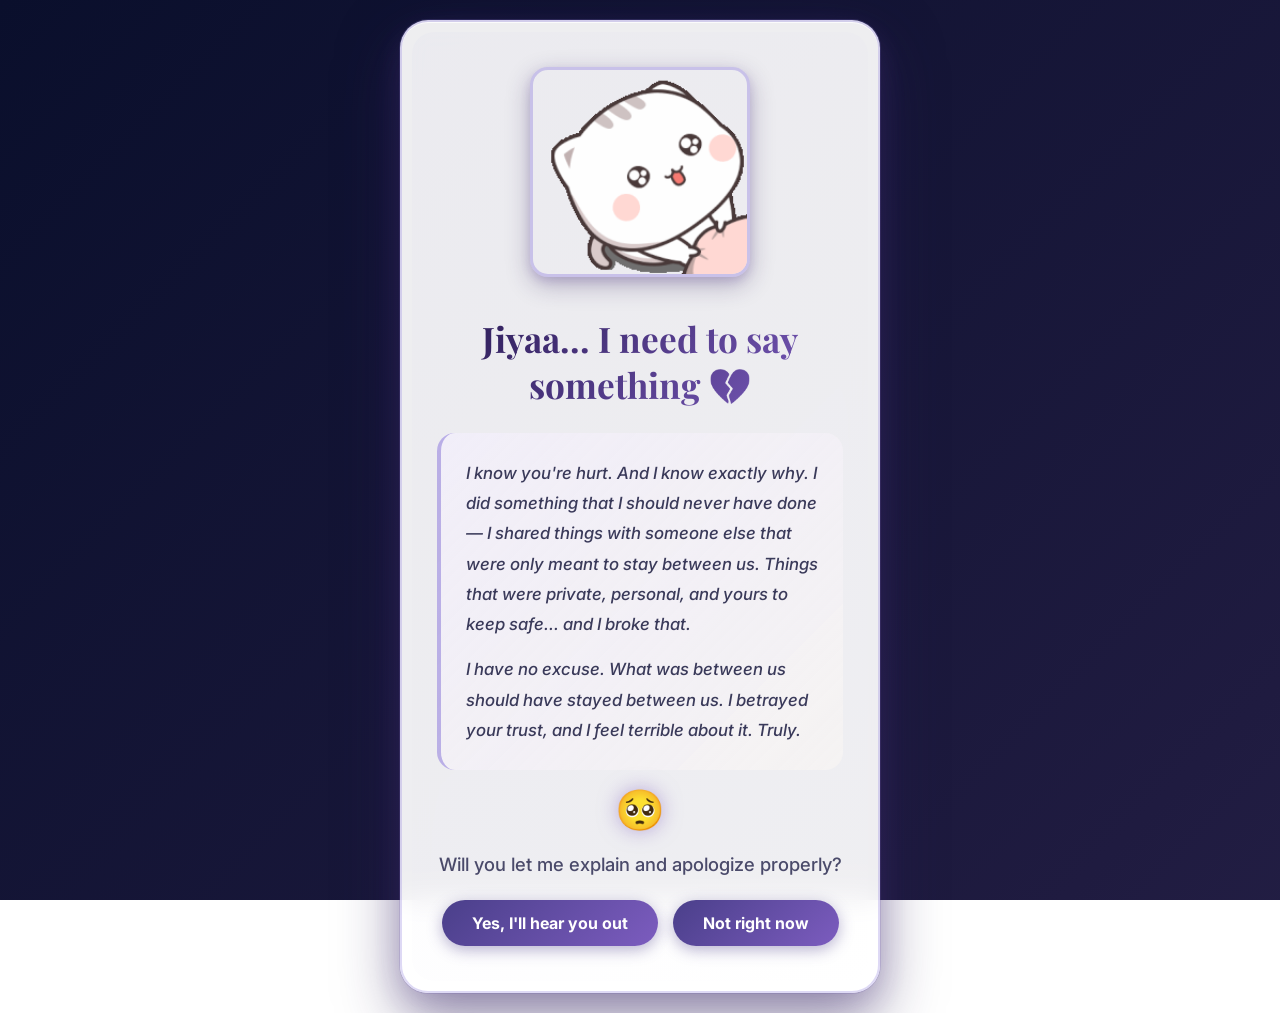
==== commit 7eca876c: "Fix: apology reflects sharing private things with 3rd person - trust breach" ====
--- a/index.html
+++ b/index.html
@@ -43,14 +43,14 @@
   <div class="container">
     <img src="GIFS/1.gif" class="gif" alt="sorry">
 
-    <h1>Jiyaa... I'm really sorry 💔</h1>
+    <h1>Jiyaa... I need to say something 💔</h1>
     
     <div class="apology-letter">
       <p class="letter-text fade-in-up">
-        I know I said things that I shouldn't have. Words that were careless, hurtful, and never meant to come from my heart. I've been carrying the weight of those words ever since, and I need you to know — they don't define how I truly feel about you.
+        I know you're hurt. And I know exactly why. I did something that I should never have done — I shared things with someone else that were only meant to stay between us. Things that were private, personal, and yours to keep safe... and I broke that.
       </p>
       <p class="letter-text fade-in-up">
-        You mean so much more to me than I could ever express, and the last thing I ever wanted was to hurt you. I messed up. And I'm not going to make excuses.
+        I have no excuse. What was between us should have stayed between us. I betrayed your trust, and I feel terrible about it. Truly.
       </p>
     </div>
     
@@ -58,10 +58,10 @@
       <span class="heartbeat">🥺</span>
     </div>
 
-    <p>Will you read the rest of what I have to say?</p>
+    <p>Will you let me explain and apologize properly?</p>
 
     <div class="btn">
-      <a href="apology.html" id="read-more-btn">Yes, I'll read it</a>
+      <a href="apology.html" id="read-more-btn">Yes, I'll hear you out</a>
       <a href="no1.html">Not right now</a>
     </div>
   </div>
